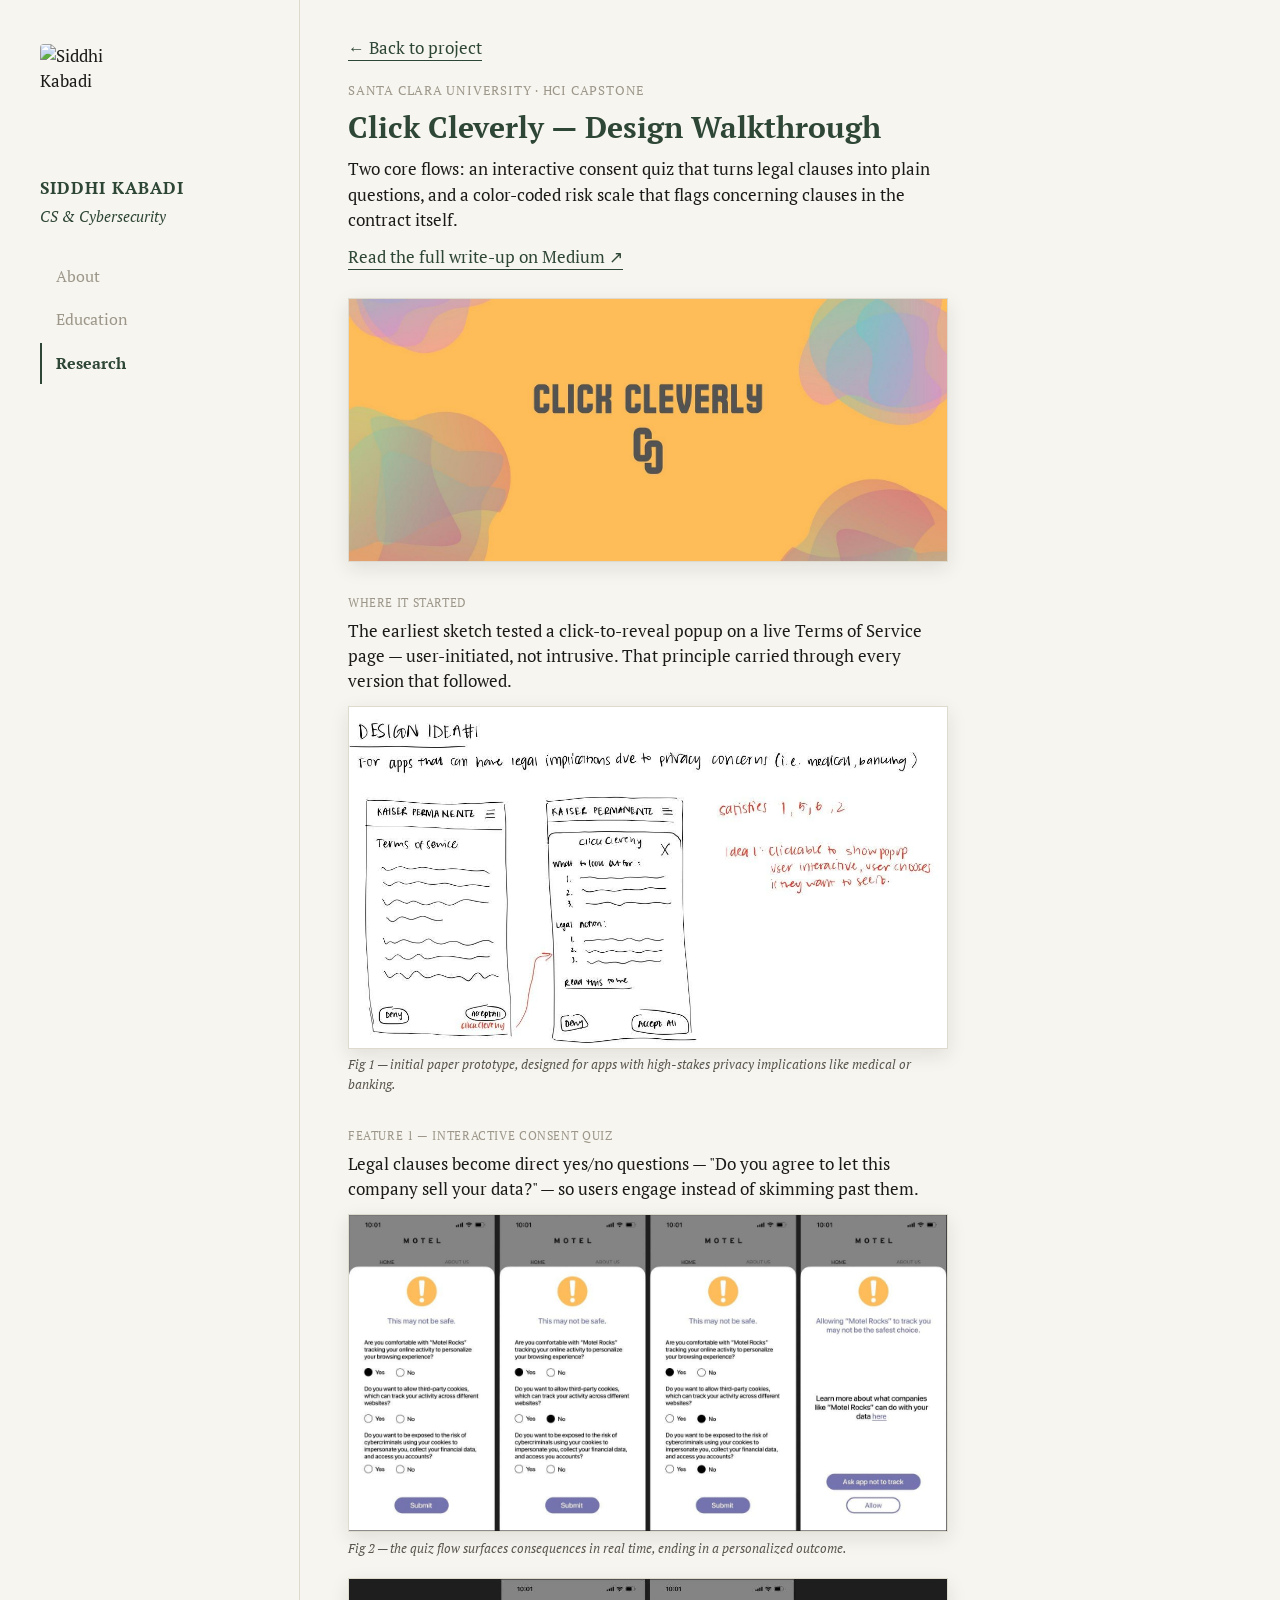
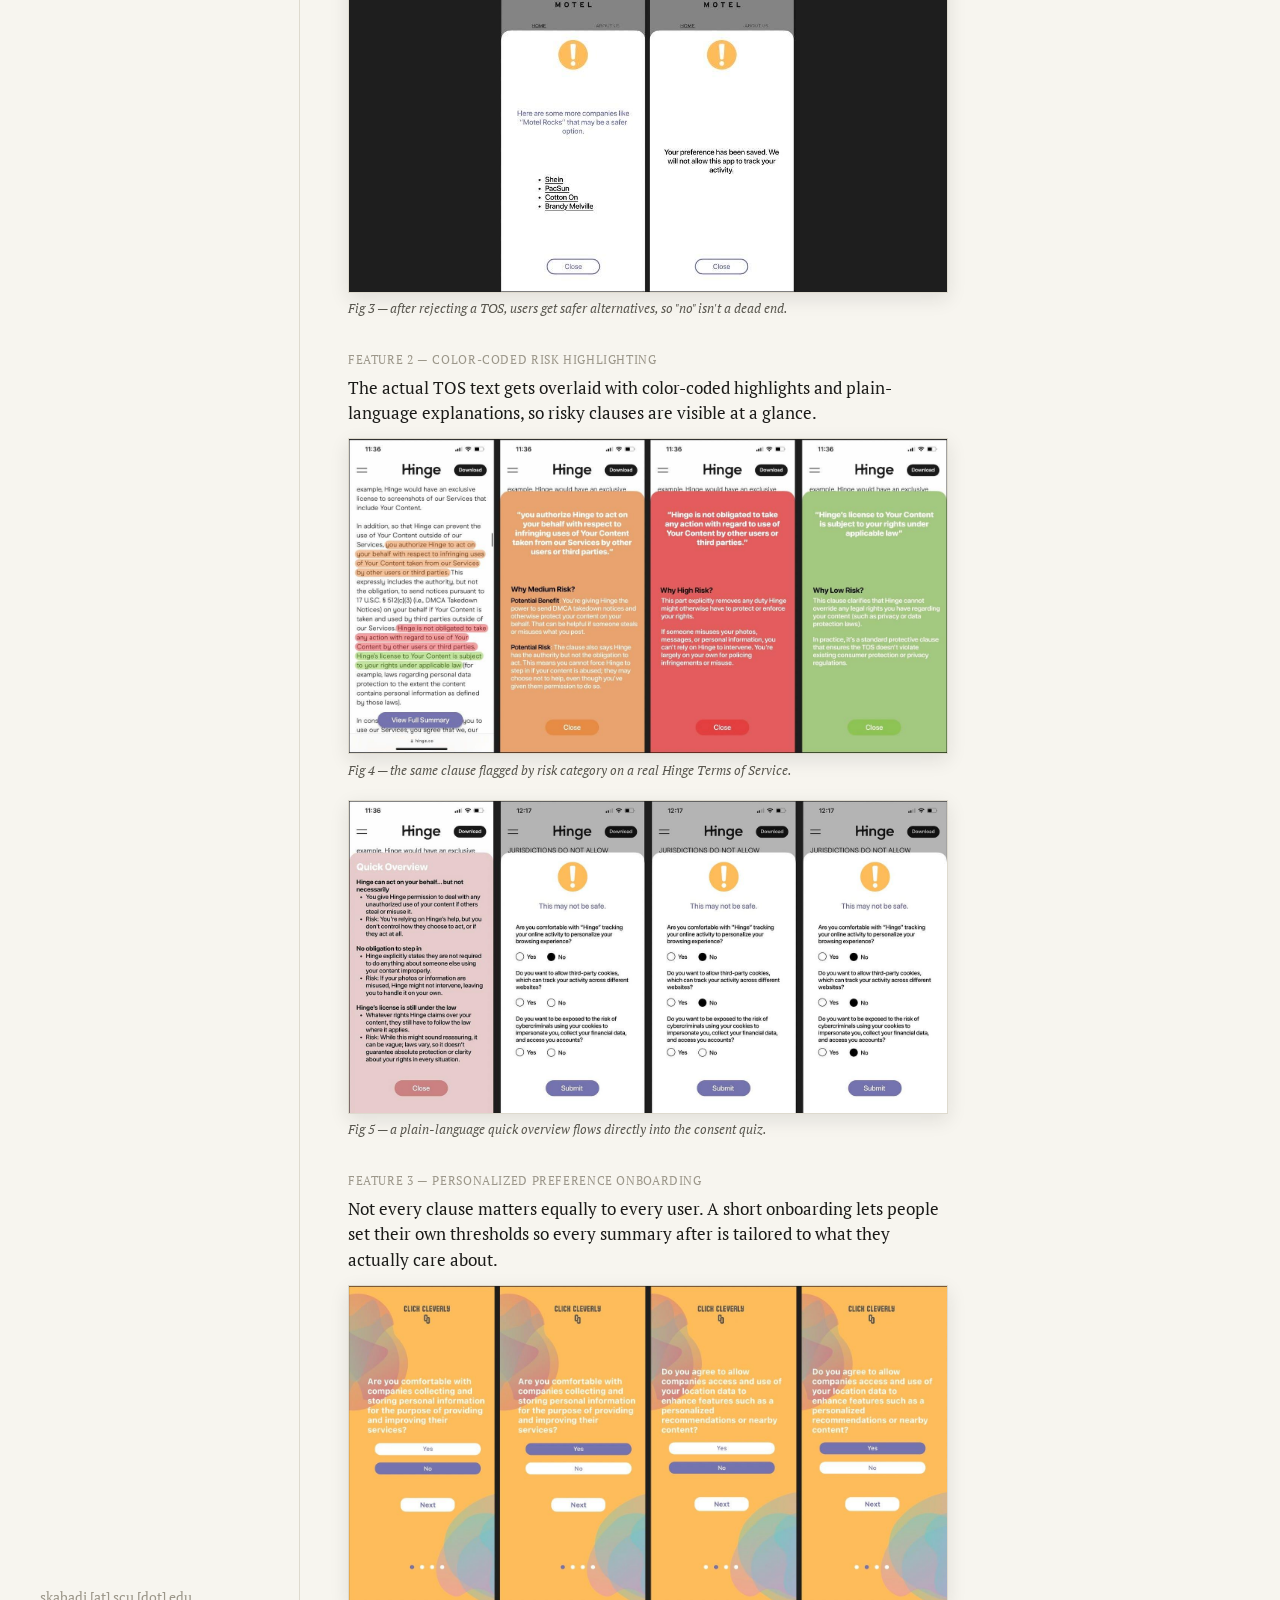
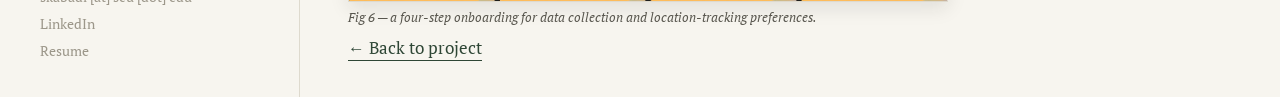
==== clickcleverly-walkthrough.html @ 80f14723 "Add files via upload" ====
<!DOCTYPE html>
<html lang="en">
<head>
<meta charset="UTF-8"/>
<meta name="viewport" content="width=device-width, initial-scale=1.0"/>
<title>Click Cleverly — Design Walkthrough — Siddhi Kabadi</title>
<link rel="preconnect" href="https://fonts.googleapis.com">
<link href="https://fonts.googleapis.com/css2?family=PT+Serif:ital,wght@0,400;0,700;1,400;1,700&display=swap" rel="stylesheet"/>
<link rel="icon" type="image/svg+xml" href="favicon.svg">
<link rel="stylesheet" href="style.css"/>
</head>
<body>

<div class="page">
  <aside class="sidebar">
    <img class="sb-photo" src="siddhi.jpeg" alt="Siddhi Kabadi">
    <div class="sb-name">Siddhi Kabadi</div>
    <div class="sb-tagline">CS &amp; Cybersecurity</div>
    <nav class="sb-nav">
      <a class="sb-tab" href="index.html">About</a>
      <a class="sb-tab" href="education.html">Education</a>
      <a class="sb-tab active" href="research.html">Research</a>
    </nav>
    <div class="sb-contact">
      <a href="mailto:skabadi@scu.edu">skabadi [at] scu [dot] edu</a>
      <a href="https://linkedin.com/in/siddhikabadi/" target="_blank">LinkedIn</a>
      <a href="resume.pdf" download>Resume</a>
    </div>
  </aside>

  <main class="content">
    <div class="content-inner">
      <p class="walk-back"><a href="clickcleverlyindex.html" class="proj-link">← Back to project</a></p>

      <div class="proj-eyebrow">Santa Clara University · HCI Capstone</div>
      <h1 class="proj-title">Click Cleverly — Design Walkthrough</h1>
      <p class="proj-desc">Two core flows: an interactive consent quiz that turns legal clauses into plain questions, and a color-coded risk scale that flags concerning clauses in the contract itself.</p>
      <p class="walk-medium"><a href="https://medium.com/@aimalik/click-cleverly-making-terms-of-service-crystal-clear-6fb8af7c5756" target="_blank" class="proj-link">Read the full write-up on Medium ↗</a></p>

      <figure class="walk-figure">
        <img src="clickcleverly-mockups/mockup-1.jpg" alt="Click Cleverly logo and banner">
      </figure>

      <div class="doc-label">Where it started</div>
      <p class="proj-desc">The earliest sketch tested a click-to-reveal popup on a live Terms of Service page — user-initiated, not intrusive. That principle carried through every version that followed.</p>
      <figure class="walk-figure">
        <img src="clickcleverly-mockups/mockup-7.jpg" alt="Early hand-drawn sketch of Click Cleverly design concept showing Kaiser Permanente TOS with a popup overlay">
        <figcaption>Fig 1 — initial paper prototype, designed for apps with high-stakes privacy implications like medical or banking.</figcaption>
      </figure>

      <div class="doc-label">Feature 1 — Interactive Consent Quiz</div>
      <p class="proj-desc">Legal clauses become direct yes/no questions — "Do you agree to let this company sell your data?" — so users engage instead of skimming past them.</p>
      <figure class="walk-figure tight">
        <img src="clickcleverly-mockups/mockup-2.jpg" alt="Interactive quiz screens showing yes/no questions about data tracking">
        <figcaption>Fig 2 — the quiz flow surfaces consequences in real time, ending in a personalized outcome.</figcaption>
      </figure>
      <figure class="walk-figure">
        <img src="clickcleverly-mockups/mockup-3.jpg" alt="Post-quiz screens showing alternative recommendations and saved preferences">
        <figcaption>Fig 3 — after rejecting a TOS, users get safer alternatives, so "no" isn't a dead end.</figcaption>
      </figure>

      <div class="doc-label">Feature 2 — Color-Coded Risk Highlighting</div>
      <p class="proj-desc">The actual TOS text gets overlaid with color-coded highlights and plain-language explanations, so risky clauses are visible at a glance.</p>
      <figure class="walk-figure tight">
        <img src="clickcleverly-mockups/mockup-4.jpg" alt="Color-coded risk highlighting overlaid on Hinge TOS with medium, high, and low risk explanations">
        <figcaption>Fig 4 — the same clause flagged by risk category on a real Hinge Terms of Service.</figcaption>
      </figure>
      <figure class="walk-figure">
        <img src="clickcleverly-mockups/mockup-5.jpg" alt="Quick overview panel and consent quiz for Hinge TOS">
        <figcaption>Fig 5 — a plain-language quick overview flows directly into the consent quiz.</figcaption>
      </figure>

      <div class="doc-label">Feature 3 — Personalized Preference Onboarding</div>
      <p class="proj-desc">Not every clause matters equally to every user. A short onboarding lets people set their own thresholds so every summary after is tailored to what they actually care about.</p>
      <figure class="walk-figure last">
        <img src="clickcleverly-mockups/mockup-6.jpg" alt="Preference onboarding screens with yes/no questions about data collection and location tracking">
        <figcaption>Fig 6 — a four-step onboarding for data collection and location-tracking preferences.</figcaption>
      </figure>

      <p class="walk-back bottom"><a href="clickcleverlyindex.html" class="proj-link">← Back to project</a></p>
    </div>
  </main>
</div>

<script src="script.js" defer></script>
</body>
</html>
---- style.css ----
/* ============================================================
   Siddhi Kabadi — portfolio stylesheet
   A fixed left sidebar (portrait, name, tabs, contact) beside a
   flowing content column. Deep ink-navy accent, small-caps
   wordmark, inline hover popovers for extra detail.
   ============================================================ */

:root {
  --paper: #F7F5EF;
  --ink: #1B1B19;
  --ink-soft: #58564E;
  --ink-faint: #9C978A;
  --accent: #2E4635;
  --accent-soft: #4C6B54;
  --line: #DEDACE;
}

*{margin:0;padding:0;box-sizing:border-box;}
html{scroll-behavior:smooth;}
body{
  background:
    radial-gradient(circle, rgba(46,70,53,0.05) 0.6px, transparent 0.6px) 0 0/14px 14px,
    var(--paper);
  color:var(--ink);
  font-family:'PT Serif', Georgia, 'Times New Roman', serif;
  font-size:1.05rem;
  line-height:1.5;
  -webkit-font-smoothing:antialiased;
}

a{color:inherit;text-decoration:none;}
em{font-style:italic;}

/* ---------- LAYOUT ---------- */
.page{display:flex;min-height:100vh;}

/* ---------- SIDEBAR ---------- */
.sidebar{
  width:300px;flex-shrink:0;
  padding:2.75rem 2.5rem 2.25rem;
  border-right:1px solid var(--line);
  display:flex;flex-direction:column;
}
.sb-photo{
  width:112px;height:112px;border-radius:4px;
  object-fit:cover;margin-bottom:1.25rem;
  filter:grayscale(10%);
}
.sb-name{
  font-size:1.05rem;
  font-weight:600;
  letter-spacing:0.06em;
  text-transform:uppercase;
  color:var(--accent);
  margin-bottom:0.3rem;
}
.sb-tagline{
  color:var(--accent);
  font-style:italic;
  font-size:0.92rem;
  margin-bottom:1.75rem;
}
.sb-nav{display:flex;flex-direction:column;gap:0.15rem;margin-bottom:auto;}
.sb-tab{
  padding:0.55rem 0 0.55rem 0.9rem;
  border-left:2px solid transparent;
  color:var(--ink-faint);
  font-size:0.98rem;
  transition:color 0.2s, border-color 0.2s;
}
.sb-tab:hover{color:var(--ink);}
.sb-tab.active{color:var(--accent);border-left-color:var(--accent);font-weight:600;}

.sb-contact{margin-top:2rem;display:flex;flex-direction:column;gap:0.4rem;}
.sb-contact a{color:var(--ink-faint);font-size:0.86rem;transition:color 0.2s;}
.sb-contact a:hover{color:var(--accent);}

/* ---------- CONTENT ---------- */
.content{
  flex:1;min-width:0;padding:2.25rem 3rem;
  display:flex;flex-direction:column;
  justify-content:center;justify-content:safe center;
}
.content-inner{max-width:600px;width:100%;}
.content-inner.centered{margin-left:auto;margin-right:auto;}

/* the intro block (matcha + bio) sits above the photo carousel;
   the whole content-inner is vertically centered by .content above */
.hero-center{
  display:flex;flex-direction:column;
  align-items:center;
  text-align:left;
}

/* ---------- BIO / ABOUT ---------- */
.bio p{margin-bottom:0.9rem;color:var(--ink);}
.bio p:last-child{margin-bottom:0;}
.bio p:first-of-type::first-letter{
  font-family:'PT Serif', Georgia, serif;
  font-size:2.5rem;
  font-weight:600;
  color:var(--accent);
  float:left;
  line-height:0.78;
  padding-right:0.1em;
  padding-top:0.04em;
}

/* ---------- ORNAMENTAL DIVIDER ---------- */
.ornament{display:flex;align-items:center;justify-content:center;gap:0.85rem;margin:0.25rem 0 1.25rem;}
.orn-line{width:52px;height:1px;background:var(--line);}
.orn-mark{width:6px;height:6px;background:var(--accent);transform:rotate(45deg);flex-shrink:0;}

/* ---------- LIFE UPDATES LABEL (above photo carousel) ---------- */
.life-updates{
  text-align:center;
  font-weight:600;
  font-style:italic;
  color:var(--accent);
  margin:0.2rem 0 0.7rem;
}

/* ---------- SECTION PAGE HEADS (Research / Education) ---------- */
.page-head{margin-bottom:1.25rem;}
.page-title{
  font-size:clamp(1.5rem,2.6vw,1.9rem);
  font-weight:600;font-style:italic;
  color:var(--accent);text-align:center;
  margin-bottom:0.6rem;letter-spacing:0.01em;
}

/* ---------- MATCHA DECORATION ---------- */
.matcha-deco{display:flex;justify-content:center;margin-bottom:0.85rem;}
.matcha-deco svg{width:82px;height:82px;overflow:visible;}
.matcha-steam{
  fill:none;stroke:var(--accent-soft);stroke-width:2;stroke-linecap:round;
  opacity:0;transform-origin:center;
  animation:matchaSteam 2.8s ease-in-out infinite;
}
.matcha-steam.s2{animation-delay:0.7s;}
@keyframes matchaSteam{
  0%{opacity:0;transform:translateY(0) scaleY(0.7);}
  30%{opacity:0.8;}
  80%{opacity:0;}
  100%{opacity:0;transform:translateY(-10px) scaleY(1.1);}
}
.matcha-whisk{
  transform-origin:60px 22px;
  animation:whiskSwing 2.4s ease-in-out infinite;
}
@keyframes whiskSwing{
  0%,100%{transform:rotate(-9deg);}
  50%{transform:rotate(9deg);}
}

/* ---------- PHOTO CAROUSEL ---------- */
.stack-section{margin-top:0.25rem;}
.carousel{
  display:flex;align-items:center;justify-content:center;
  gap:1rem;margin-bottom:0.75rem;
}
.car-photo-frame{
  width:145px;height:145px;flex-shrink:0;
  overflow:hidden;border:1px solid var(--line);
  box-shadow:0 8px 22px rgba(27,27,25,0.12);
}
.car-photo{
  width:100%;height:100%;object-fit:cover;display:block;
  transition:opacity 0.25s ease;
}
.car-arrow{
  width:32px;height:32px;border-radius:50%;flex-shrink:0;
  border:1px solid var(--line);background:var(--paper);
  display:flex;align-items:center;justify-content:center;
  color:var(--accent);cursor:pointer;
  transition:background 0.2s ease, color 0.2s ease, transform 0.2s ease, border-color 0.2s ease;
}
.car-arrow svg{width:13px;height:13px;}
.car-arrow:hover{background:var(--accent);color:var(--paper);border-color:var(--accent);transform:scale(1.08);}
.car-arrow:active{transform:scale(0.96);}
.stack-caption{
  text-align:center;
  font-style:italic;
  color:var(--ink-soft);
  font-size:0.92rem;
  min-height:1.6em;
  transition:opacity 0.25s ease;
}
.stack-hint{
  text-align:center;color:var(--ink-faint);font-size:0.85rem;
  margin-top:0.35rem;letter-spacing:0.03em;
}

/* hover popover for inline terms — a compact boxed note directly
   beneath the phrase, not a full-margin sidenote */
.term{
  position:relative;
  text-decoration:underline;
  text-decoration-color:var(--accent-soft);
  text-decoration-thickness:1.5px;
  text-underline-offset:4px;
  cursor:default;
  transition:text-decoration-color 0.2s ease;
}
.term:hover{text-decoration-color:var(--accent);}
.term .pop{
  position:absolute;
  left:0;top:calc(100% + 0.4rem);
  width:260px;
  background:var(--paper);
  border:1px solid var(--line);
  border-top:2px solid var(--accent);
  padding:0.75rem 0.9rem;
  font-size:1rem;
  font-style:italic;
  color:var(--ink-soft);
  line-height:1.5;
  opacity:0;
  transform:translateY(-4px);
  pointer-events:none;
  transition:opacity 0.2s ease, transform 0.2s ease;
  z-index:20;
}
.term:hover .pop{opacity:1;transform:none;}
@media(max-width:640px){
  .term .pop{
    position:static;display:inline;width:auto;border:none;
    padding:0;margin:0;opacity:1;transform:none;color:var(--ink-soft);
  }
  .term .pop::before{content:" — ";color:var(--ink-faint);font-style:normal;}
}

.emph{color:var(--accent);font-weight:600;font-style:italic;}

/* ---------- RESEARCH LIST ---------- */
.r-entry{padding:0.9rem 0;border-bottom:1px solid var(--line);}
.r-entry:first-child{padding-top:0;}
.r-entry:last-child{border-bottom:none;}
.r-top{display:flex;justify-content:space-between;align-items:baseline;gap:1.5rem;}
.r-title{font-size:1.1rem;font-weight:600;color:var(--accent);}
.r-title:hover{color:var(--accent-soft);}
.r-venue{color:var(--ink-faint);font-size:0.85rem;white-space:nowrap;flex-shrink:0;}
.r-meta{color:var(--ink-soft);font-style:italic;font-size:0.92rem;margin-top:0.15rem;}
.r-note{
  position:relative;
  max-height:0;opacity:0;overflow:hidden;margin-top:0;
  transition:max-height 0.35s ease, opacity 0.25s ease, margin-top 0.35s ease, padding-left 0.35s ease;
  color:var(--ink-soft);font-size:0.92rem;line-height:1.5;
  padding-left:0;
}
.r-note::before{
  content:"{";
  position:absolute;
  left:0;top:-0.08em;
  font-family:'PT Serif', Georgia, serif;
  font-size:1.7rem;
  font-weight:600;
  color:var(--accent);
  line-height:1;
}
.r-entry:hover .r-note{max-height:210px;opacity:1;margin-top:0.5rem;padding-left:1.3rem;}
.r-note .skills{display:block;margin-top:0.3rem;color:var(--ink-faint);font-size:0.8rem;font-style:italic;}
.r-note .doc-links{display:flex;gap:1.1rem;margin-top:0.5rem;}
.r-note .doc-links a{
  font-style:normal;color:var(--accent);font-size:0.8rem;
  border-bottom:1px solid var(--accent-soft);padding-bottom:1px;
}
.r-note .doc-links a:hover{border-color:var(--accent);}

@media(max-width:640px){
  .r-top{flex-direction:column;gap:0.2rem;}
  .r-note{max-height:none;opacity:1;margin-top:0.5rem;overflow:visible;padding-left:1.3rem;}
}

/* ---------- PROJECT PAGES ---------- */
.proj-eyebrow{color:var(--ink-faint);font-size:0.82rem;text-transform:uppercase;letter-spacing:0.06em;margin-bottom:0.5rem;}
.proj-title{font-size:clamp(1.5rem,2.6vw,1.9rem);font-weight:600;color:var(--accent);line-height:1.2;margin-bottom:0.75rem;}
.proj-desc{margin-bottom:0.75rem;color:var(--ink);}
.proj-skills{color:var(--ink-faint);font-style:italic;font-size:0.9rem;margin-bottom:1.5rem;}
.proj-skills .k{color:var(--ink-soft);font-style:normal;text-transform:uppercase;letter-spacing:0.05em;font-size:0.75rem;}
.proj-link{color:var(--accent);border-bottom:1px solid var(--accent);padding-bottom:1px;}

.doc-block{margin-bottom:1.5rem;}
.doc-label{color:var(--ink-faint);font-size:0.78rem;text-transform:uppercase;letter-spacing:0.05em;margin-bottom:0.4rem;}
.doc-embed{width:100%;height:58vh;border:1px solid var(--line);display:block;}

/* ---------- DESIGN WALKTHROUGH FIGURES ---------- */
.walk-back{margin-bottom:1.25rem;}
.walk-back.bottom{margin-top:0.5rem;margin-bottom:0;}
.walk-medium{margin-bottom:1.75rem;}
.walk-figure{margin-bottom:2rem;}
.walk-figure.tight{margin-bottom:1.25rem;}
.walk-figure.last{margin-bottom:0.5rem;}
.walk-figure img{
  width:100%;display:block;border:1px solid var(--line);
  box-shadow:0 6px 18px rgba(27,27,25,0.1);
}
.walk-figure figcaption{
  margin-top:0.4rem;font-size:0.82rem;font-style:italic;color:var(--ink-soft);
}

/* ---------- RESPONSIVE ---------- */
@media(max-width:900px){
  .page{flex-direction:column;}
  .sidebar{
    width:auto;flex-direction:row;align-items:center;flex-wrap:wrap;
    padding:1.5rem;border-right:none;border-bottom:1px solid var(--line);
    gap:1.25rem;
  }
  .sb-photo{width:48px;height:48px;margin-bottom:0;}
  .sb-name{margin-bottom:0;}
  .sb-tagline{display:none;}
  .sb-nav{flex-direction:row;margin-bottom:0;margin-left:auto;gap:0.5rem;}
  .sb-tab{border-left:none;border-bottom:2px solid transparent;padding:0.3rem 0.6rem;}
  .sb-tab.active{border-left-color:transparent;border-bottom-color:var(--accent);}
  .sb-contact{flex-direction:row;margin-top:0;width:100%;order:3;gap:1.25rem;}
  .content{padding:2rem 1.5rem;justify-content:flex-start;}
}

@media(max-width:480px){
  .car-photo-frame{width:130px;height:130px;}
  .carousel{gap:0.7rem;}
  .matcha-deco svg{width:72px;height:72px;}
}
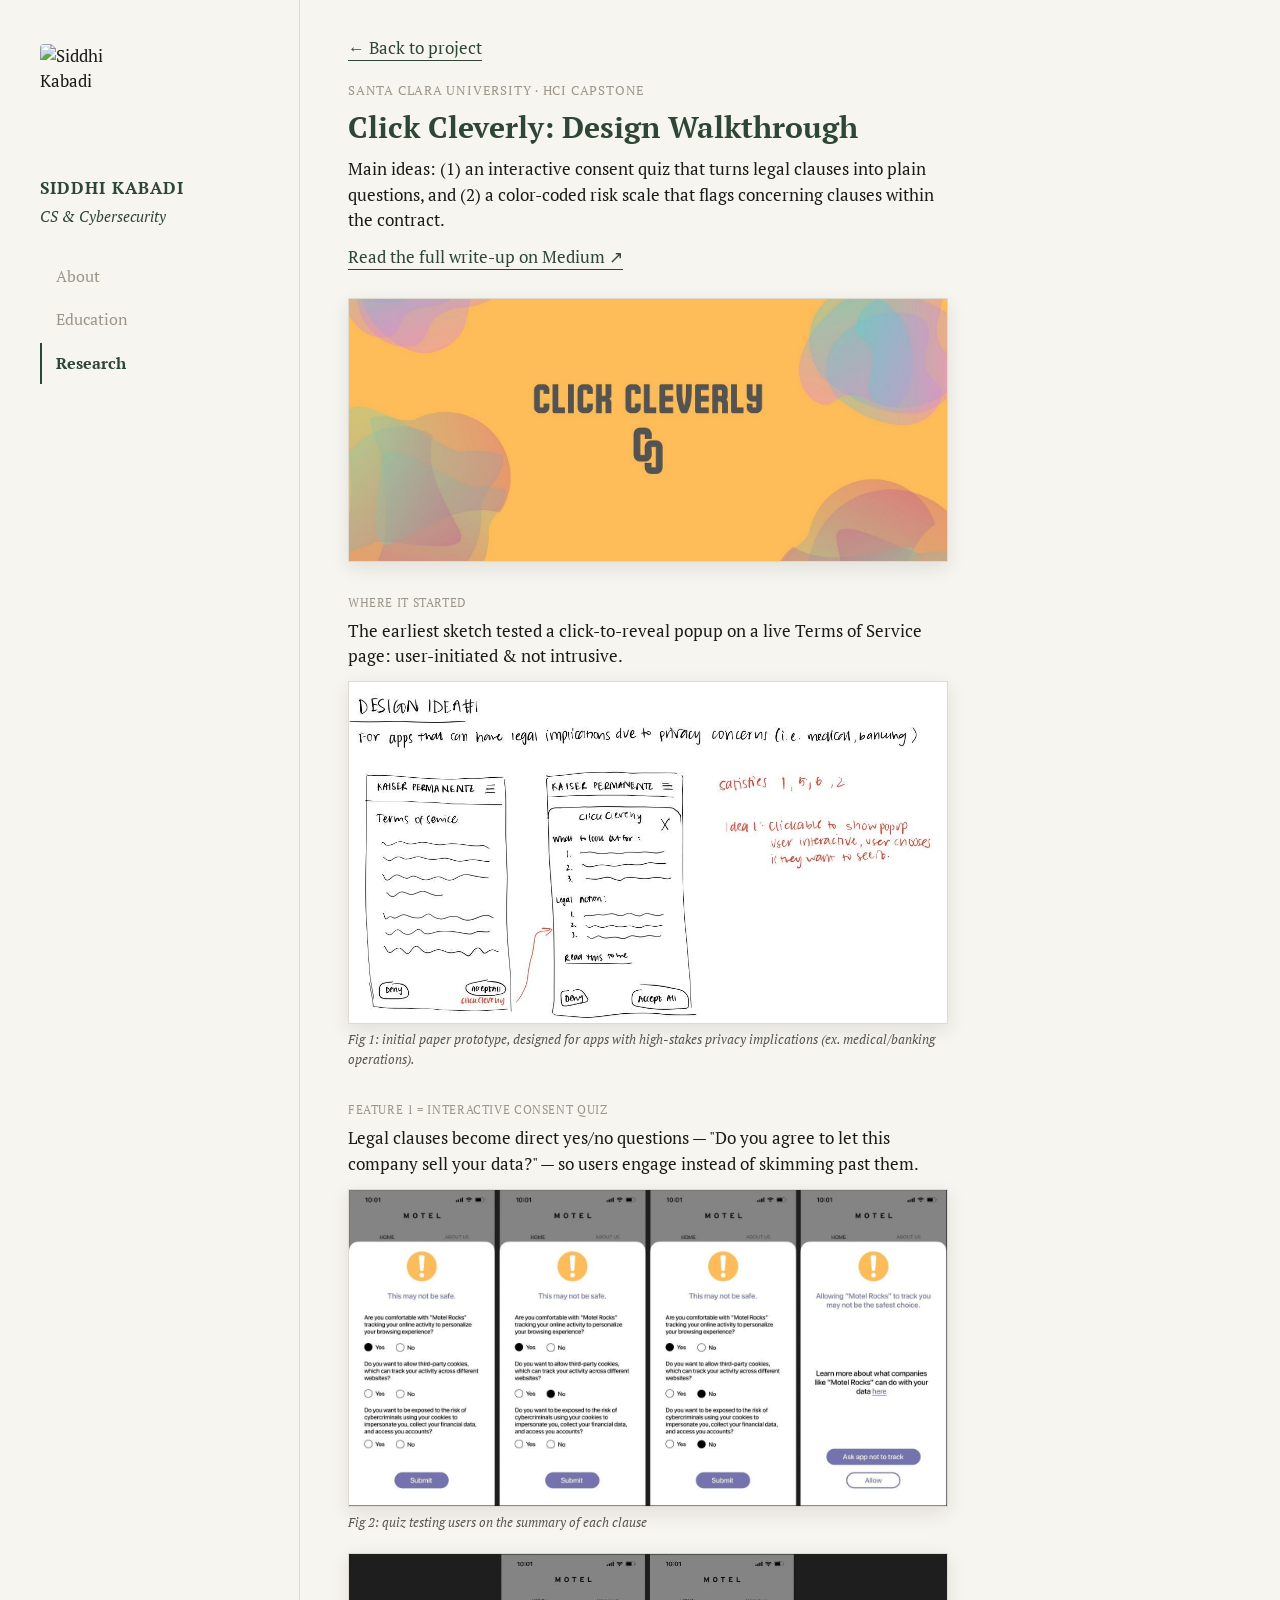
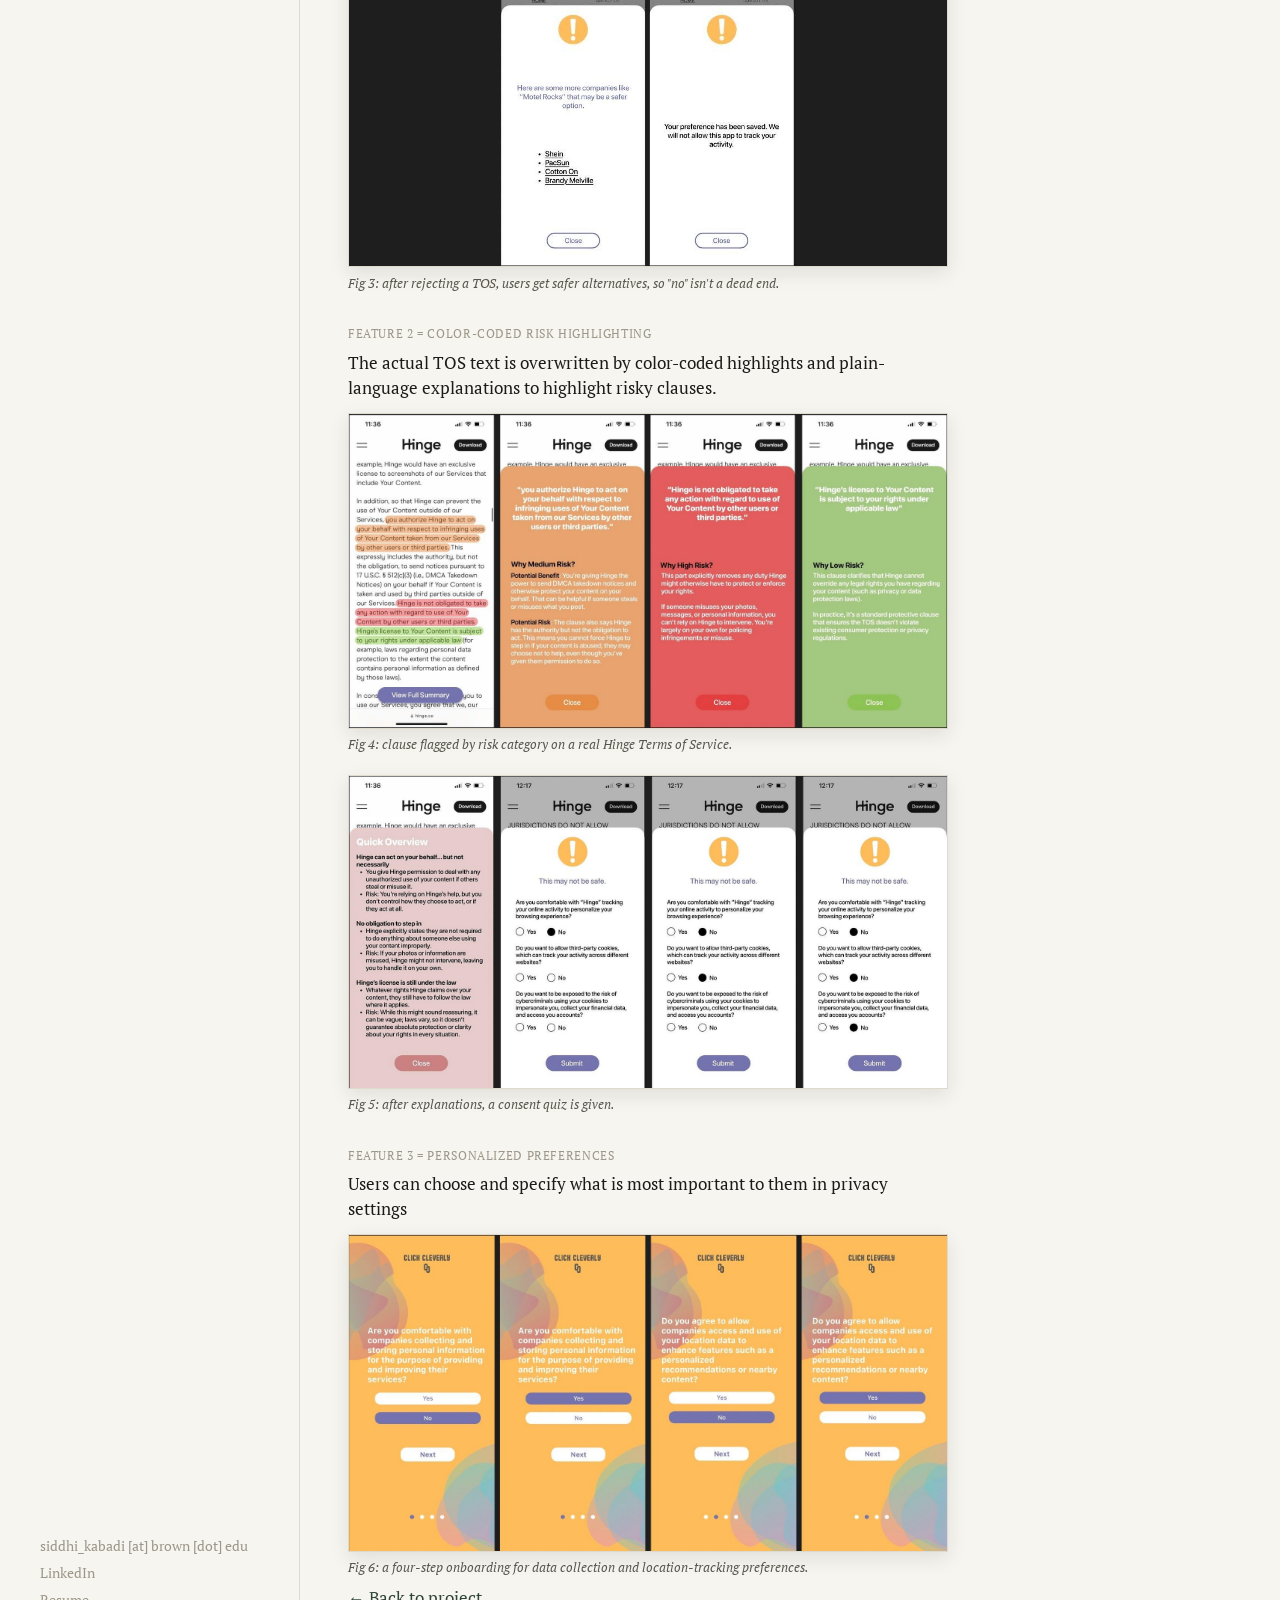
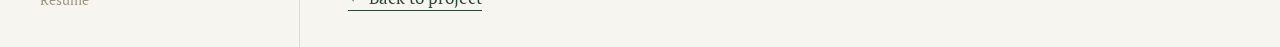
==== commit 1c15d068: "Update clickcleverly-walkthrough.html" ====
--- a/clickcleverly-walkthrough.html
+++ b/clickcleverly-walkthrough.html
@@ -22,7 +22,7 @@
       <a class="sb-tab active" href="research.html">Research</a>
     </nav>
     <div class="sb-contact">
-      <a href="mailto:skabadi@scu.edu">skabadi [at] scu [dot] edu</a>
+      <a href="mailto:skabadi@scu.edu">siddhi_kabadi [at] brown [dot] edu</a>
       <a href="https://linkedin.com/in/siddhikabadi/" target="_blank">LinkedIn</a>
       <a href="resume.pdf" download>Resume</a>
     </div>
@@ -33,8 +33,8 @@
       <p class="walk-back"><a href="clickcleverlyindex.html" class="proj-link">← Back to project</a></p>
 
       <div class="proj-eyebrow">Santa Clara University · HCI Capstone</div>
-      <h1 class="proj-title">Click Cleverly — Design Walkthrough</h1>
-      <p class="proj-desc">Two core flows: an interactive consent quiz that turns legal clauses into plain questions, and a color-coded risk scale that flags concerning clauses in the contract itself.</p>
+      <h1 class="proj-title">Click Cleverly: Design Walkthrough</h1>
+      <p class="proj-desc">Main ideas: (1) an interactive consent quiz that turns legal clauses into plain questions, and (2) a color-coded risk scale that flags concerning clauses within the contract.</p>
       <p class="walk-medium"><a href="https://medium.com/@aimalik/click-cleverly-making-terms-of-service-crystal-clear-6fb8af7c5756" target="_blank" class="proj-link">Read the full write-up on Medium ↗</a></p>
 
       <figure class="walk-figure">
@@ -42,39 +42,39 @@
       </figure>
 
       <div class="doc-label">Where it started</div>
-      <p class="proj-desc">The earliest sketch tested a click-to-reveal popup on a live Terms of Service page — user-initiated, not intrusive. That principle carried through every version that followed.</p>
+      <p class="proj-desc">The earliest sketch tested a click-to-reveal popup on a live Terms of Service page: user-initiated & not intrusive. </p>
       <figure class="walk-figure">
         <img src="clickcleverly-mockups/mockup-7.jpg" alt="Early hand-drawn sketch of Click Cleverly design concept showing Kaiser Permanente TOS with a popup overlay">
-        <figcaption>Fig 1 — initial paper prototype, designed for apps with high-stakes privacy implications like medical or banking.</figcaption>
+        <figcaption>Fig 1:  initial paper prototype, designed for apps with high-stakes privacy implications (ex. medical/banking operations).</figcaption>
       </figure>
 
-      <div class="doc-label">Feature 1 — Interactive Consent Quiz</div>
+      <div class="doc-label">Feature 1 = Interactive Consent Quiz</div>
       <p class="proj-desc">Legal clauses become direct yes/no questions — "Do you agree to let this company sell your data?" — so users engage instead of skimming past them.</p>
       <figure class="walk-figure tight">
         <img src="clickcleverly-mockups/mockup-2.jpg" alt="Interactive quiz screens showing yes/no questions about data tracking">
-        <figcaption>Fig 2 — the quiz flow surfaces consequences in real time, ending in a personalized outcome.</figcaption>
+        <figcaption>Fig 2: quiz testing users on the summary of each clause</figcaption>
       </figure>
       <figure class="walk-figure">
         <img src="clickcleverly-mockups/mockup-3.jpg" alt="Post-quiz screens showing alternative recommendations and saved preferences">
-        <figcaption>Fig 3 — after rejecting a TOS, users get safer alternatives, so "no" isn't a dead end.</figcaption>
+        <figcaption>Fig 3: after rejecting a TOS, users get safer alternatives, so "no" isn't a dead end.</figcaption>
       </figure>
 
-      <div class="doc-label">Feature 2 — Color-Coded Risk Highlighting</div>
-      <p class="proj-desc">The actual TOS text gets overlaid with color-coded highlights and plain-language explanations, so risky clauses are visible at a glance.</p>
+      <div class="doc-label">Feature 2 = Color-Coded Risk Highlighting</div>
+      <p class="proj-desc">The actual TOS text is overwritten by color-coded highlights and plain-language explanations to highlight risky clauses.</p>
       <figure class="walk-figure tight">
         <img src="clickcleverly-mockups/mockup-4.jpg" alt="Color-coded risk highlighting overlaid on Hinge TOS with medium, high, and low risk explanations">
-        <figcaption>Fig 4 — the same clause flagged by risk category on a real Hinge Terms of Service.</figcaption>
+        <figcaption>Fig 4: clause flagged by risk category on a real Hinge Terms of Service.</figcaption>
       </figure>
       <figure class="walk-figure">
         <img src="clickcleverly-mockups/mockup-5.jpg" alt="Quick overview panel and consent quiz for Hinge TOS">
-        <figcaption>Fig 5 — a plain-language quick overview flows directly into the consent quiz.</figcaption>
+        <figcaption>Fig 5: after explanations, a consent quiz is given.</figcaption>
       </figure>
 
-      <div class="doc-label">Feature 3 — Personalized Preference Onboarding</div>
-      <p class="proj-desc">Not every clause matters equally to every user. A short onboarding lets people set their own thresholds so every summary after is tailored to what they actually care about.</p>
+      <div class="doc-label">Feature 3 = Personalized Preferences</div>
+      <p class="proj-desc">Users can choose and specify what is most important to them in privacy settings</p>
       <figure class="walk-figure last">
         <img src="clickcleverly-mockups/mockup-6.jpg" alt="Preference onboarding screens with yes/no questions about data collection and location tracking">
-        <figcaption>Fig 6 — a four-step onboarding for data collection and location-tracking preferences.</figcaption>
+        <figcaption>Fig 6: a four-step onboarding for data collection and location-tracking preferences.</figcaption>
       </figure>
 
       <p class="walk-back bottom"><a href="clickcleverlyindex.html" class="proj-link">← Back to project</a></p>
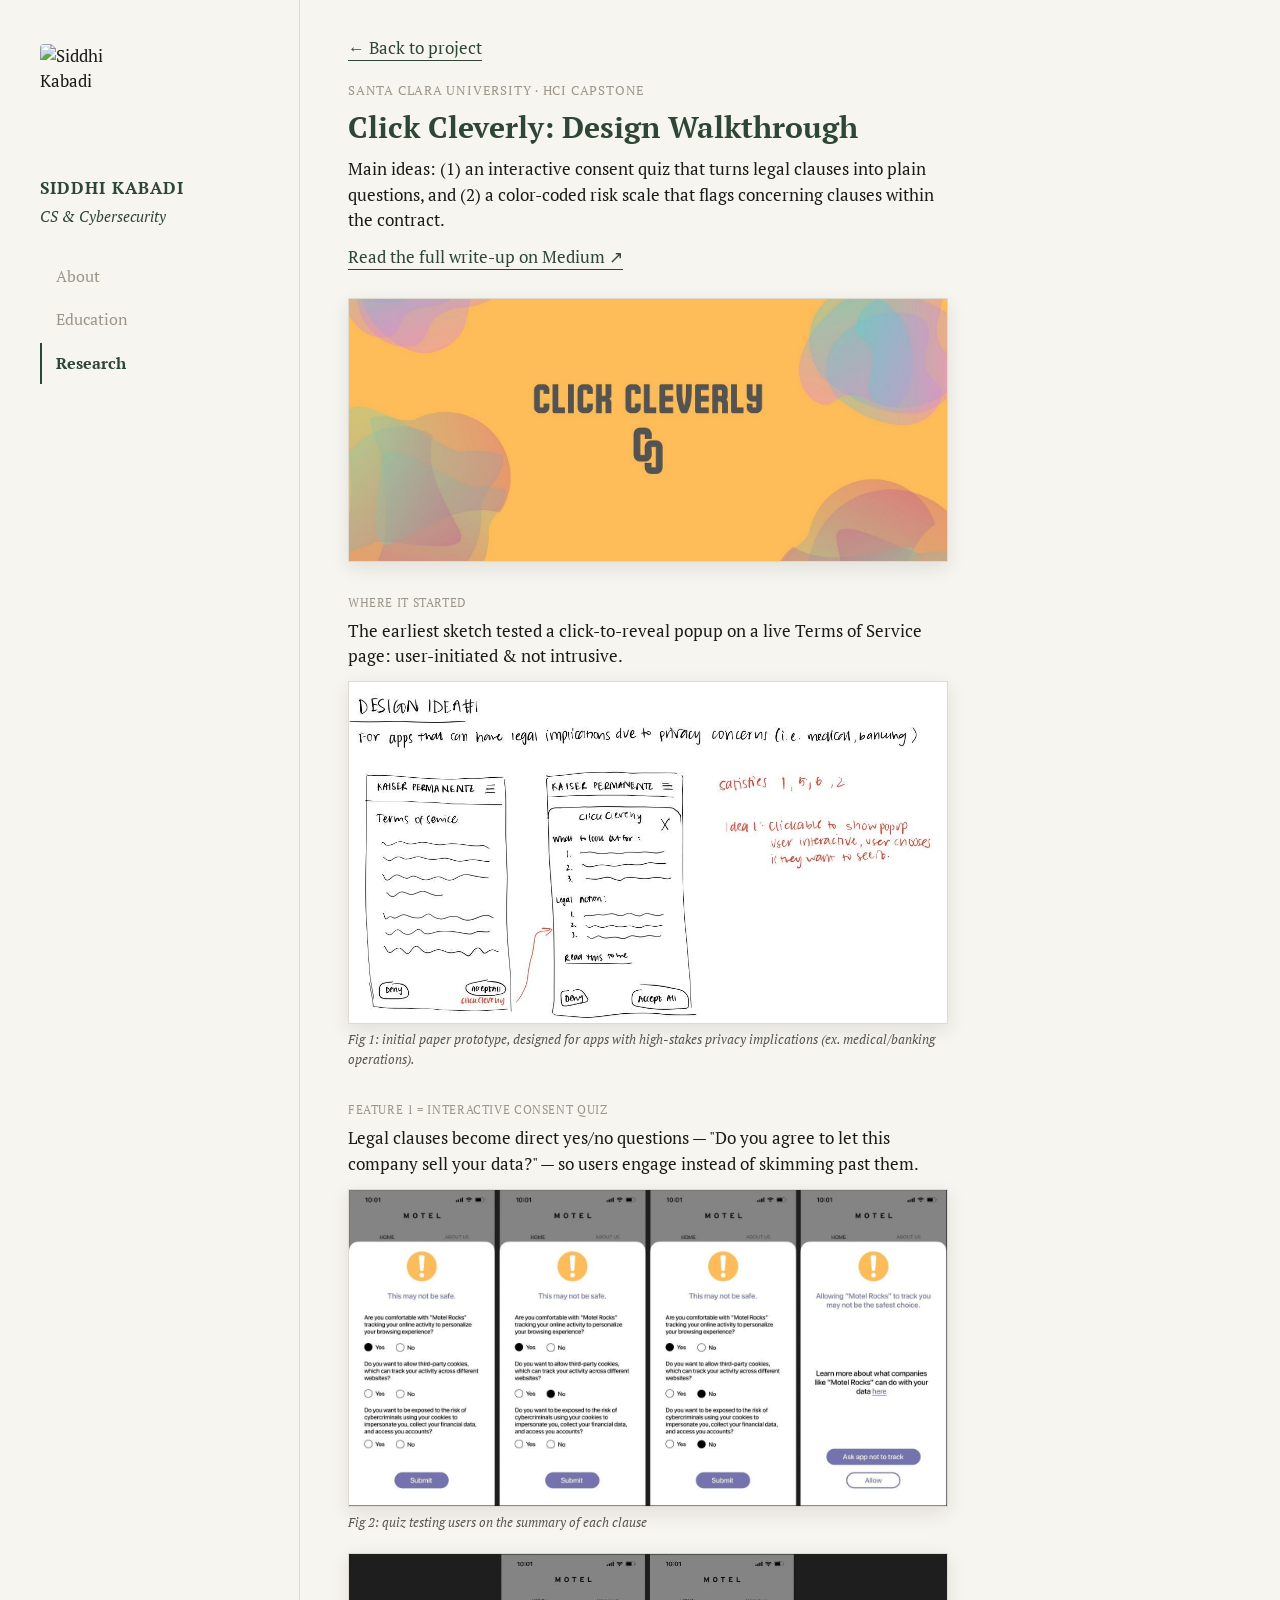
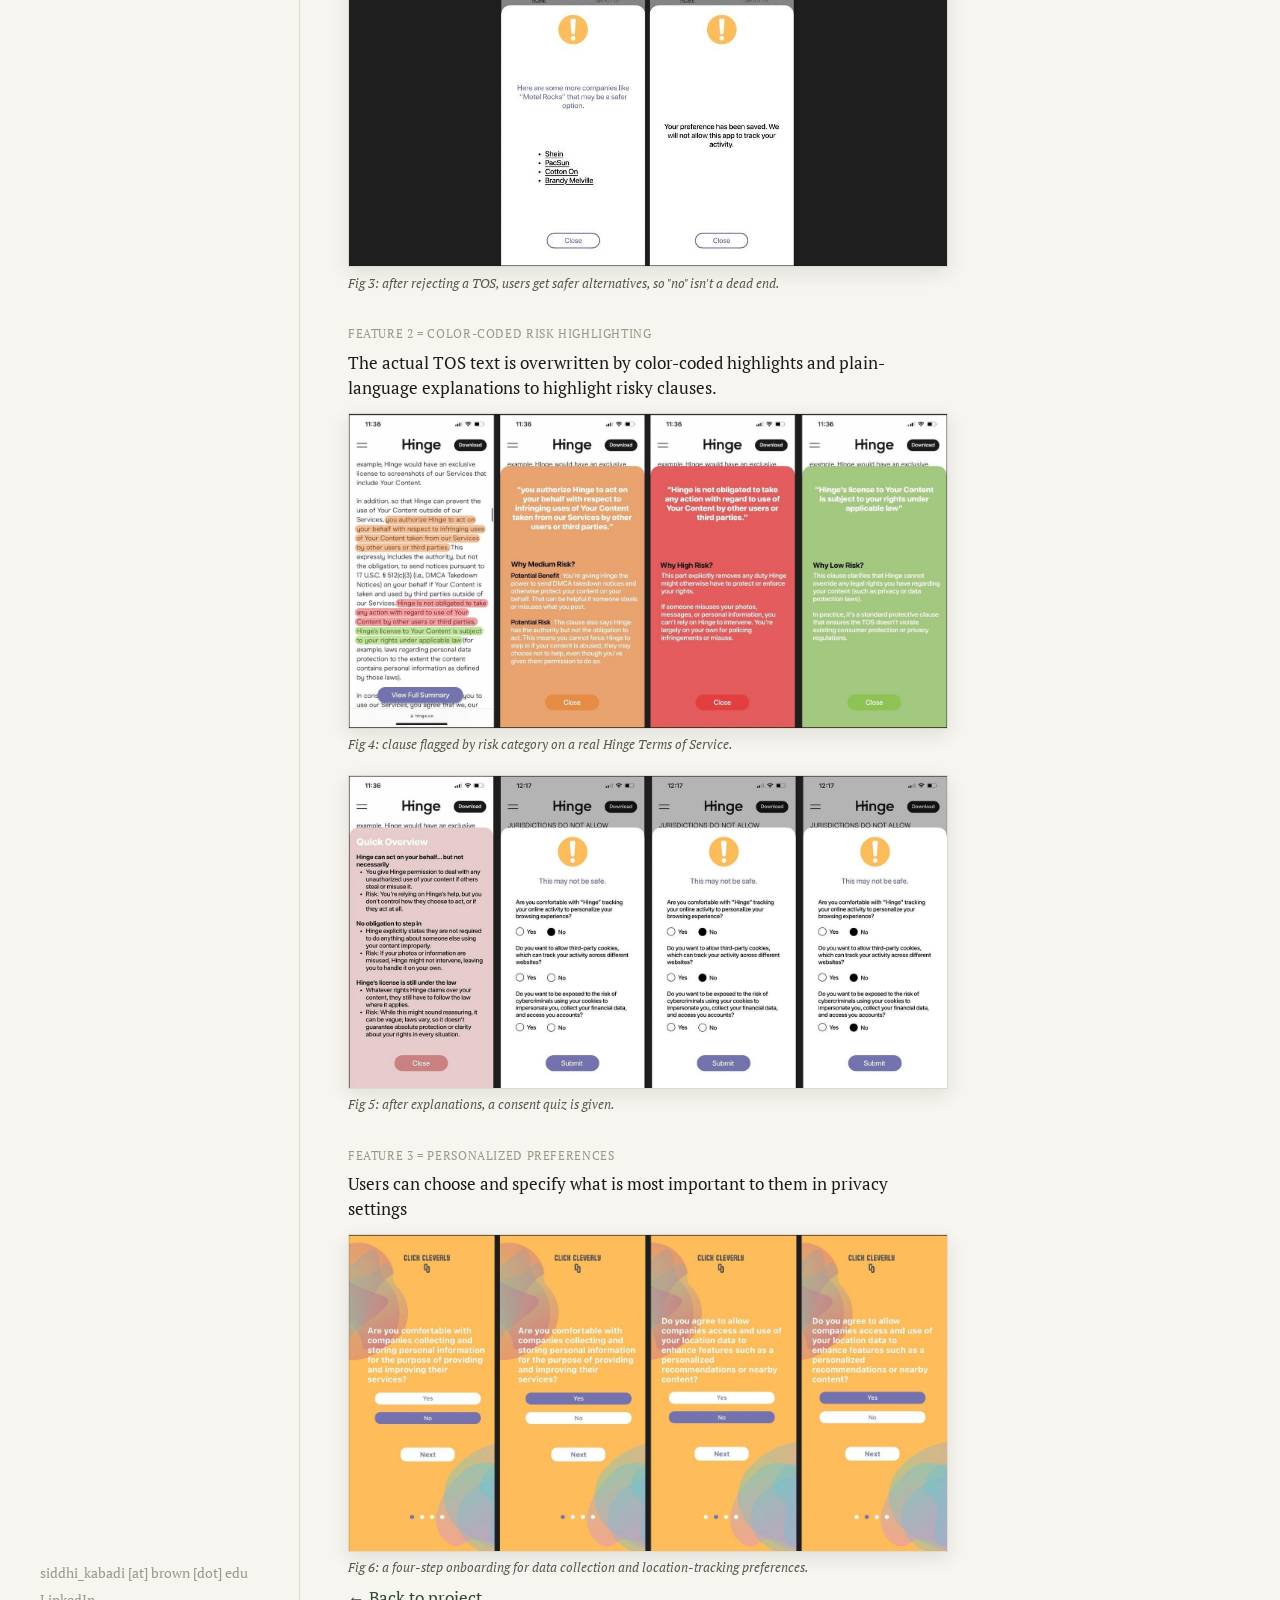
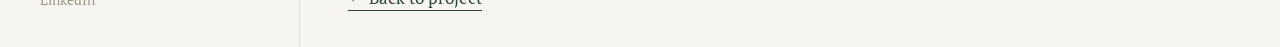
==== commit 1c950105: "Update clickcleverly-walkthrough.html" ====
--- a/clickcleverly-walkthrough.html
+++ b/clickcleverly-walkthrough.html
@@ -22,9 +22,8 @@
       <a class="sb-tab active" href="research.html">Research</a>
     </nav>
     <div class="sb-contact">
-      <a href="mailto:skabadi@scu.edu">siddhi_kabadi [at] brown [dot] edu</a>
+      <a href="mailto:siddhi_kabadi@brown.edu">siddhi_kabadi [at] brown [dot] edu</a>
       <a href="https://linkedin.com/in/siddhikabadi/" target="_blank">LinkedIn</a>
-      <a href="resume.pdf" download>Resume</a>
     </div>
   </aside>
 
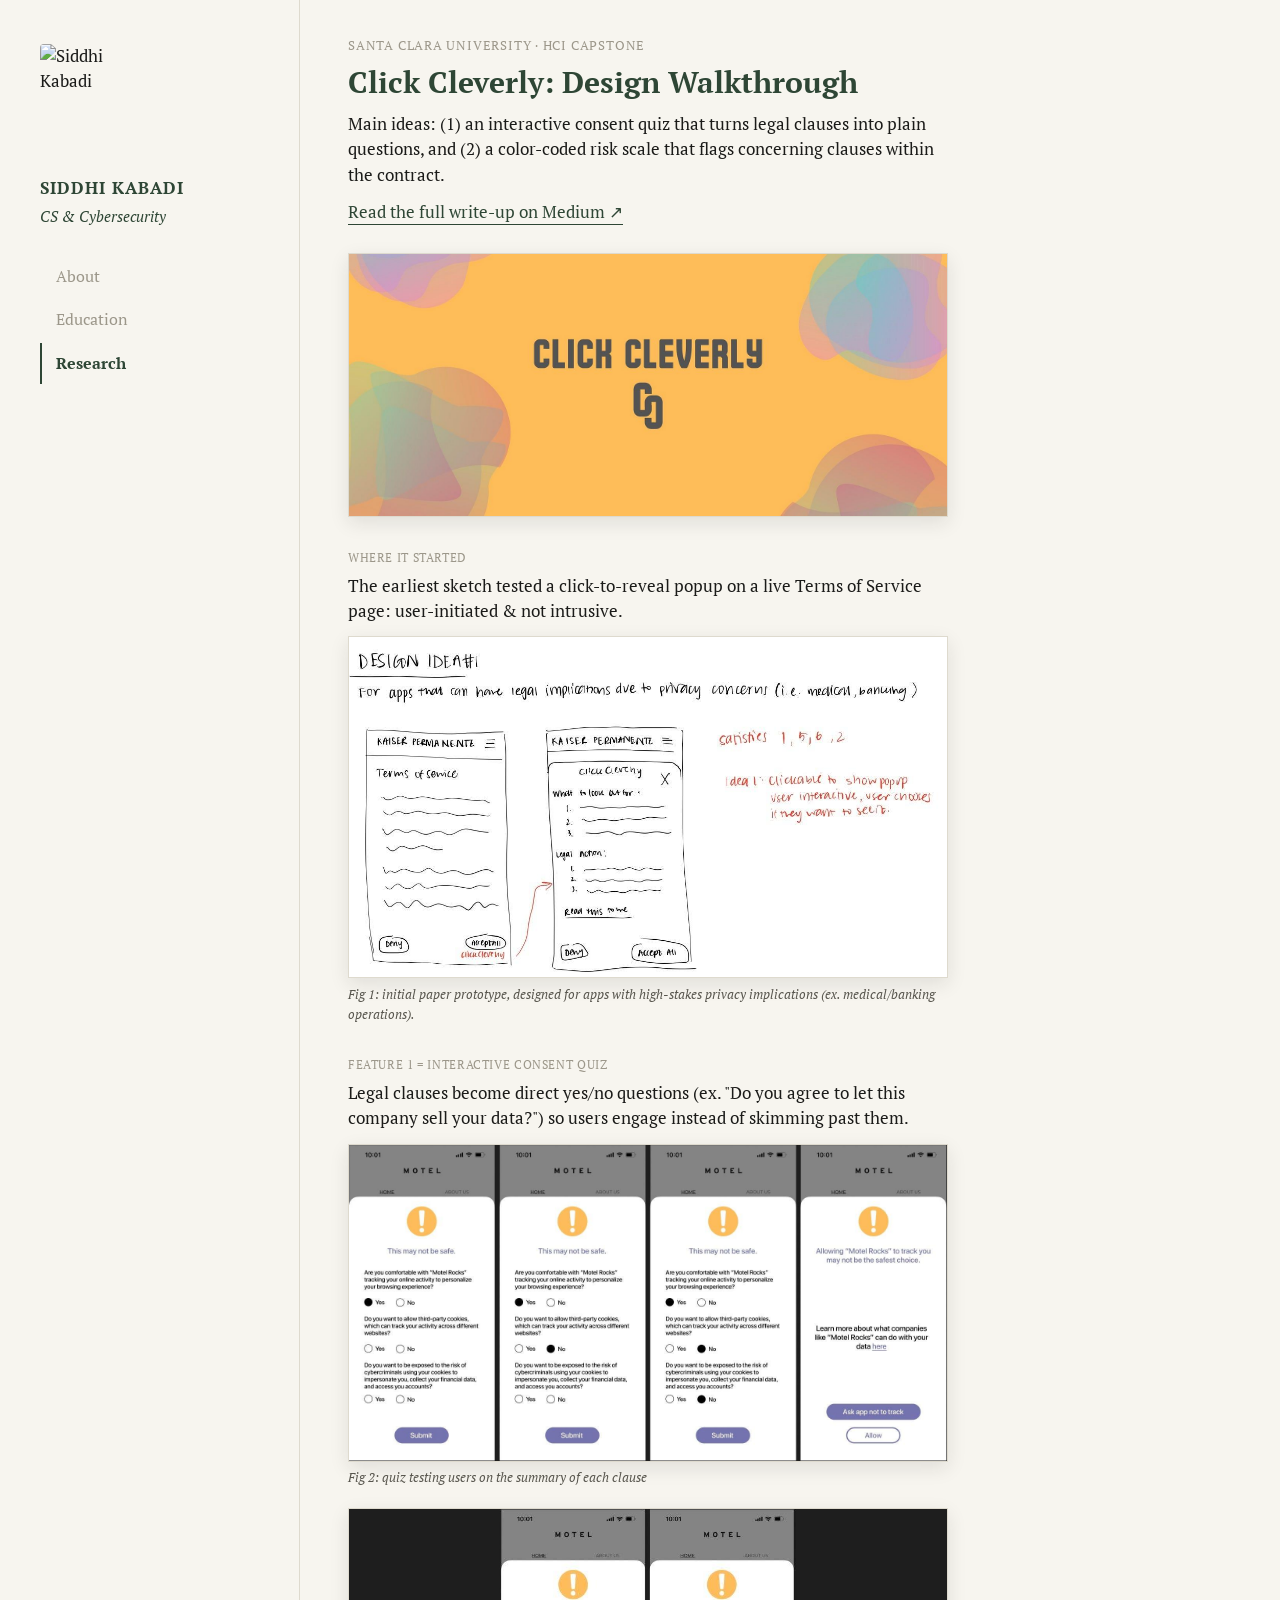
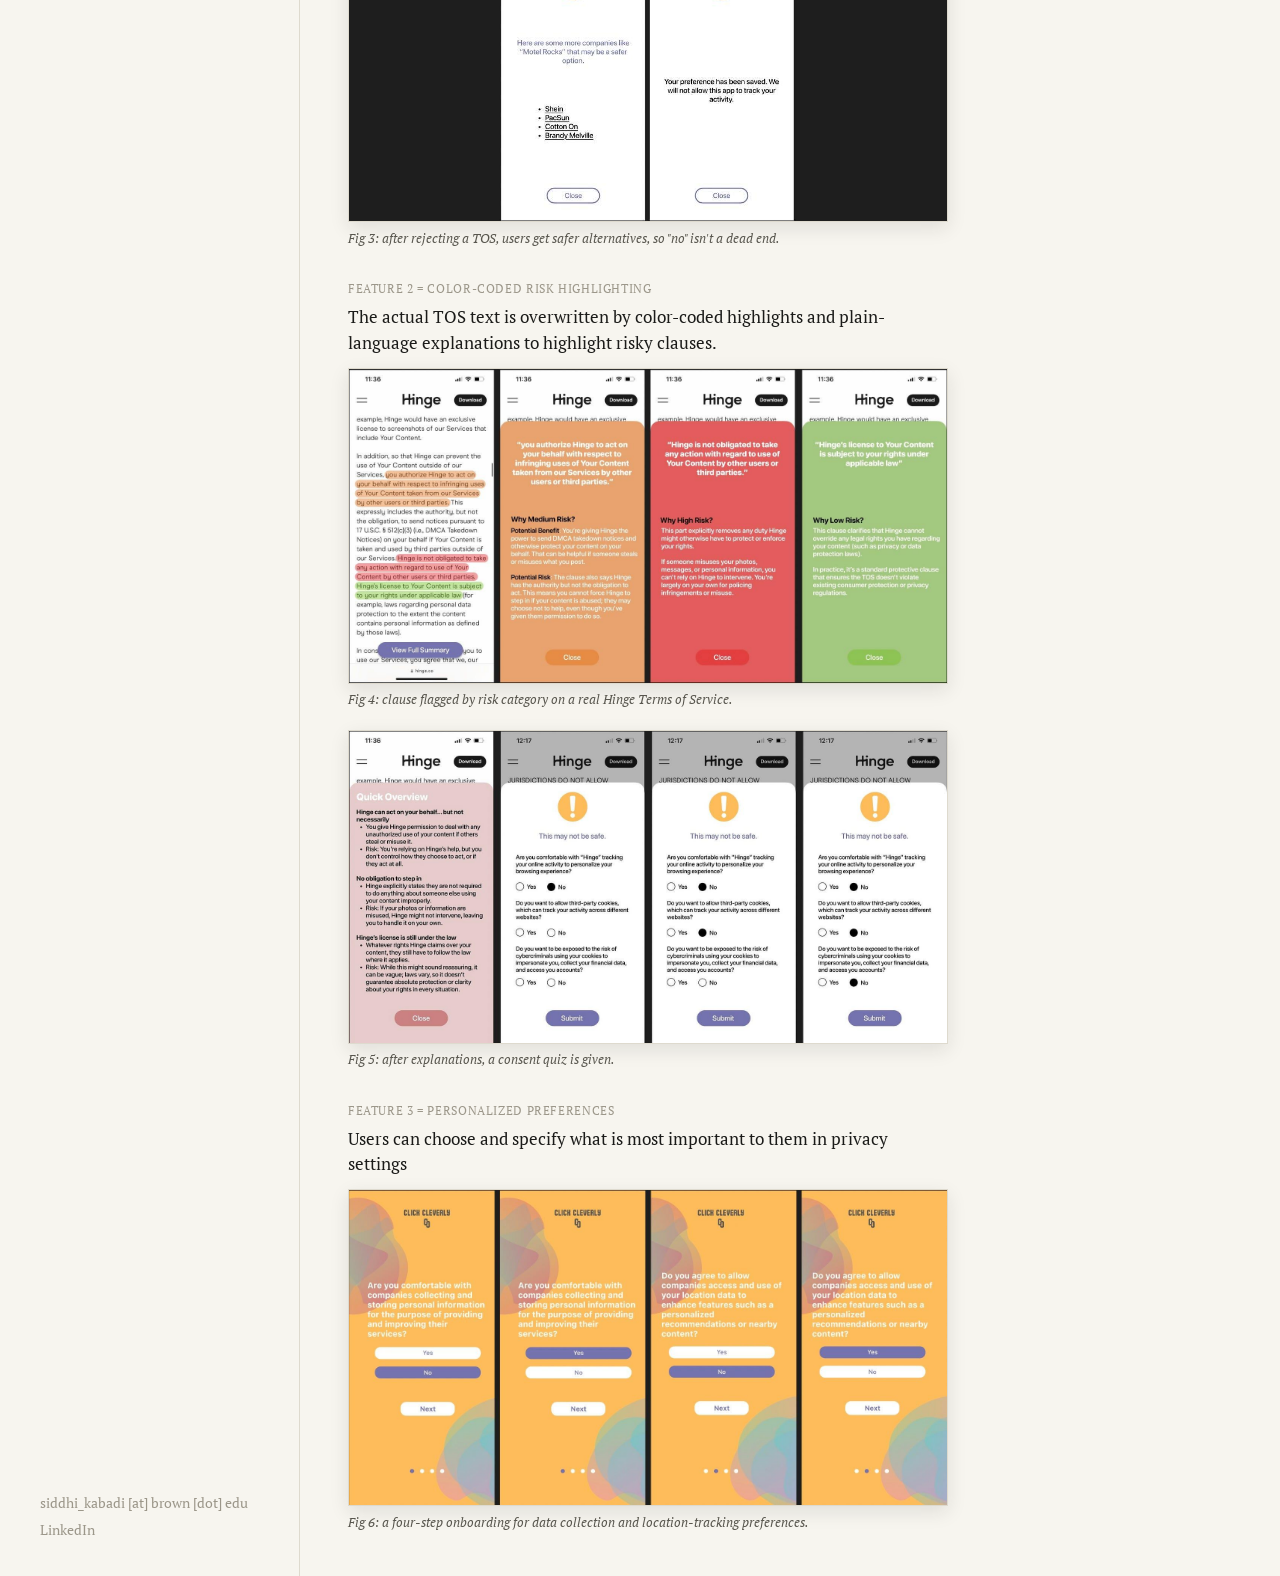
==== commit 0fc7a590: "Update clickcleverly-walkthrough.html" ====
--- a/clickcleverly-walkthrough.html
+++ b/clickcleverly-walkthrough.html
@@ -29,7 +29,6 @@
 
   <main class="content">
     <div class="content-inner">
-      <p class="walk-back"><a href="clickcleverlyindex.html" class="proj-link">← Back to project</a></p>
 
       <div class="proj-eyebrow">Santa Clara University · HCI Capstone</div>
       <h1 class="proj-title">Click Cleverly: Design Walkthrough</h1>
@@ -48,7 +47,7 @@
       </figure>
 
       <div class="doc-label">Feature 1 = Interactive Consent Quiz</div>
-      <p class="proj-desc">Legal clauses become direct yes/no questions — "Do you agree to let this company sell your data?" — so users engage instead of skimming past them.</p>
+      <p class="proj-desc">Legal clauses become direct yes/no questions (ex. "Do you agree to let this company sell your data?") so users engage instead of skimming past them.</p>
       <figure class="walk-figure tight">
         <img src="clickcleverly-mockups/mockup-2.jpg" alt="Interactive quiz screens showing yes/no questions about data tracking">
         <figcaption>Fig 2: quiz testing users on the summary of each clause</figcaption>
@@ -76,7 +75,6 @@
         <figcaption>Fig 6: a four-step onboarding for data collection and location-tracking preferences.</figcaption>
       </figure>
 
-      <p class="walk-back bottom"><a href="clickcleverlyindex.html" class="proj-link">← Back to project</a></p>
     </div>
   </main>
 </div>
